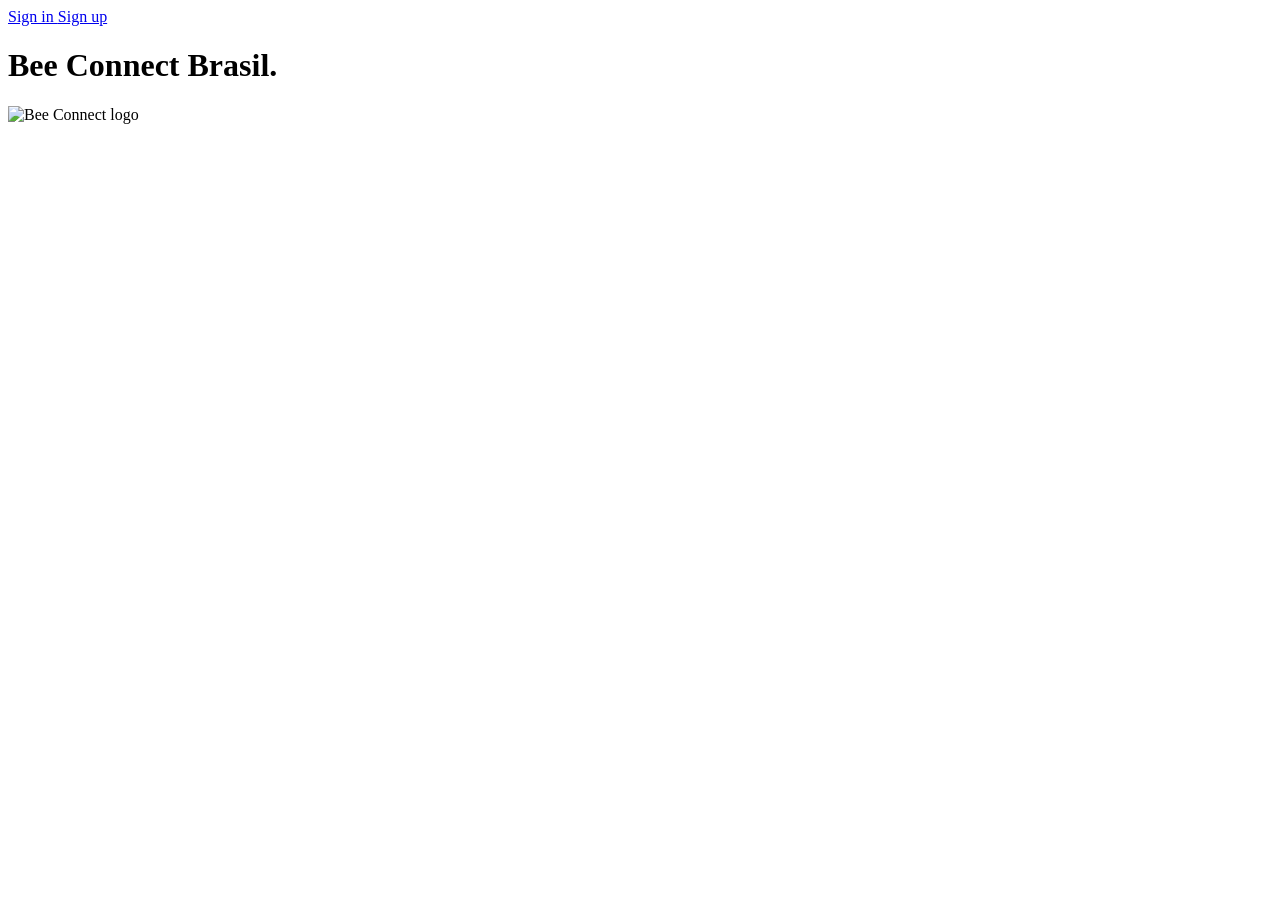
==== index.html @ 150741b1 "html criado" ====
<!DOCTYPE html>
<html lang="pt-BR">
<head>
    <meta charset="UTF-8">
    <title>Bee Connect</title>
    <link rel="stylesheet" href="estilo.css">
    <link rel="preconnect" href="https://fonts.googleapis.com">
    <link rel="preconnect" href="https://fonts.gstatic.com" crossorigin>
    <link href="https://fonts.googleapis.com/css2?family=Plaster&display=swap" rel="stylesheet">
</head>
<header>
    <div class="apresentacao">
        <nav>
            <a href="Sign-in">Sign in </a>
            <a href="Sign-up">Sign up</a>
        </nav>
        <h1>Bee Connect Brasil.</h1>
        <img src="Imagens\BeeConnectLogo.png" alt="Bee Connect logo" class="logo"> 
    </div>
</header>

</html>
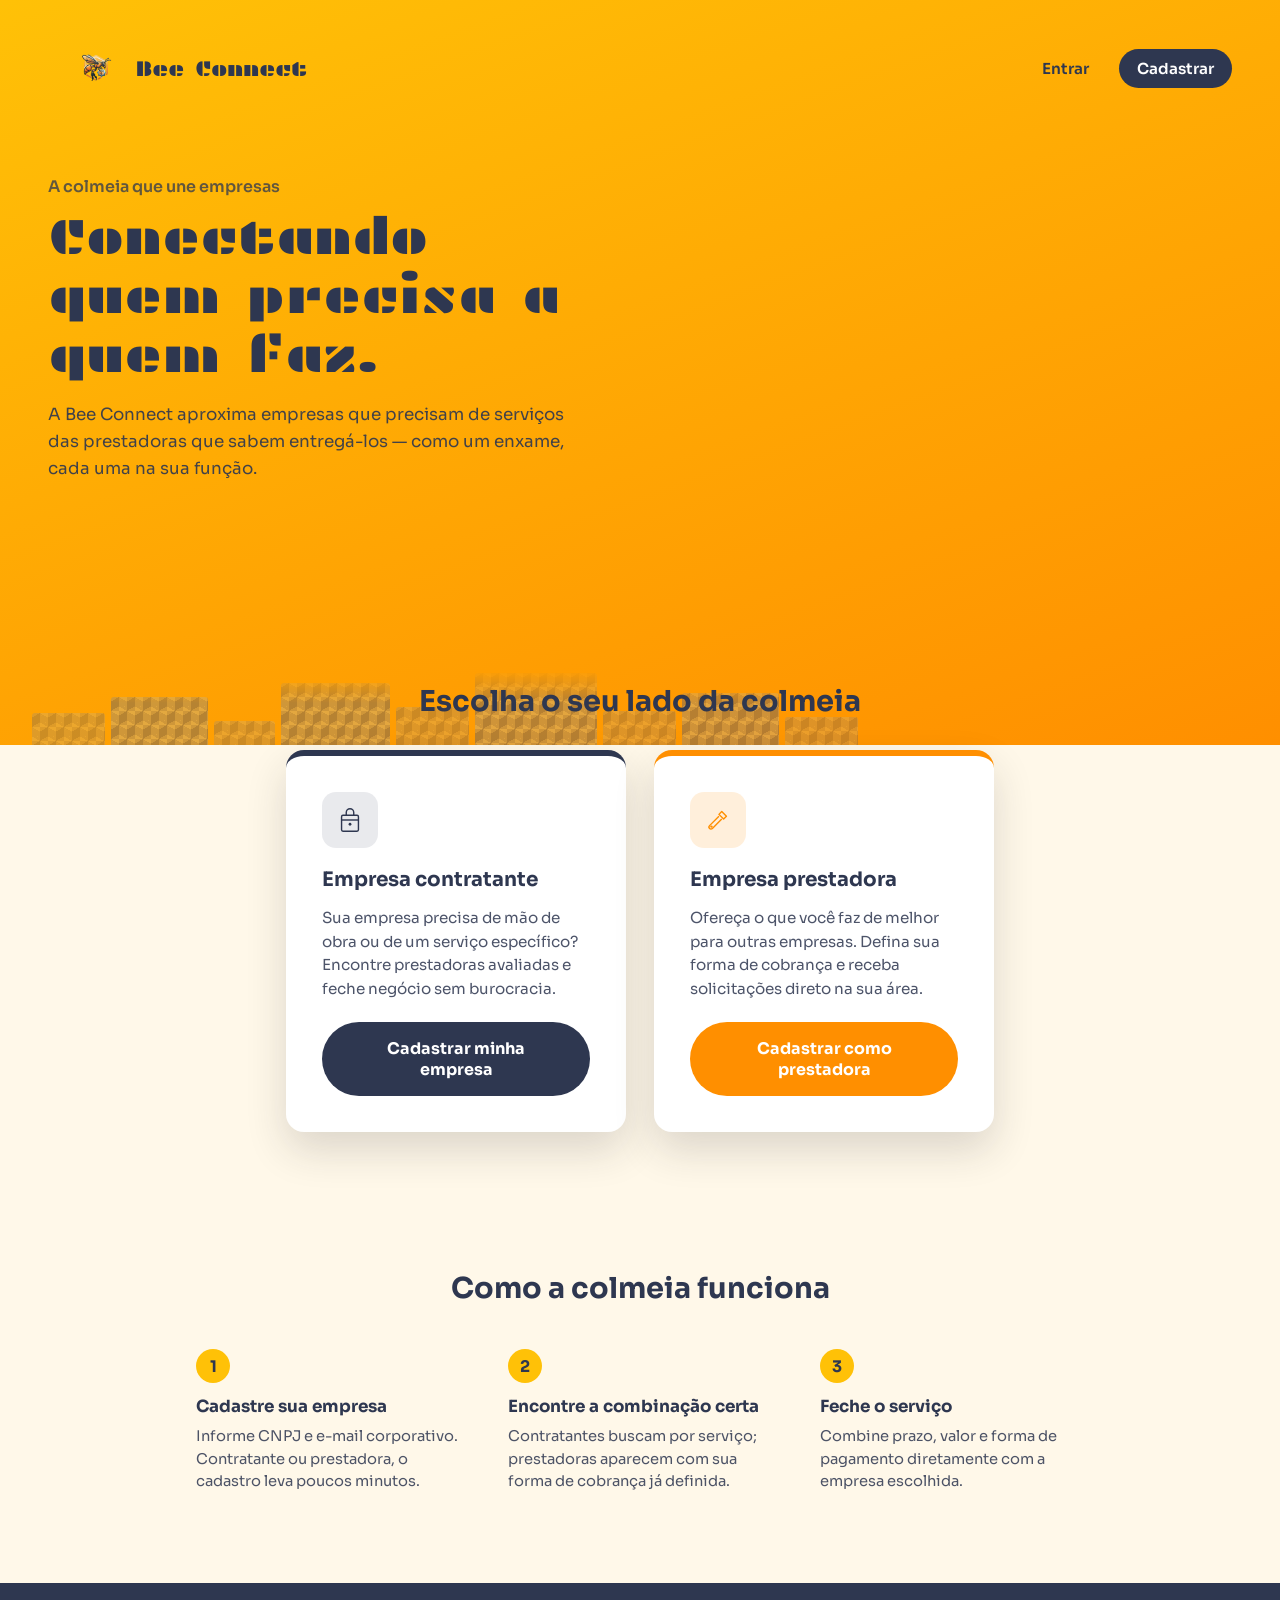
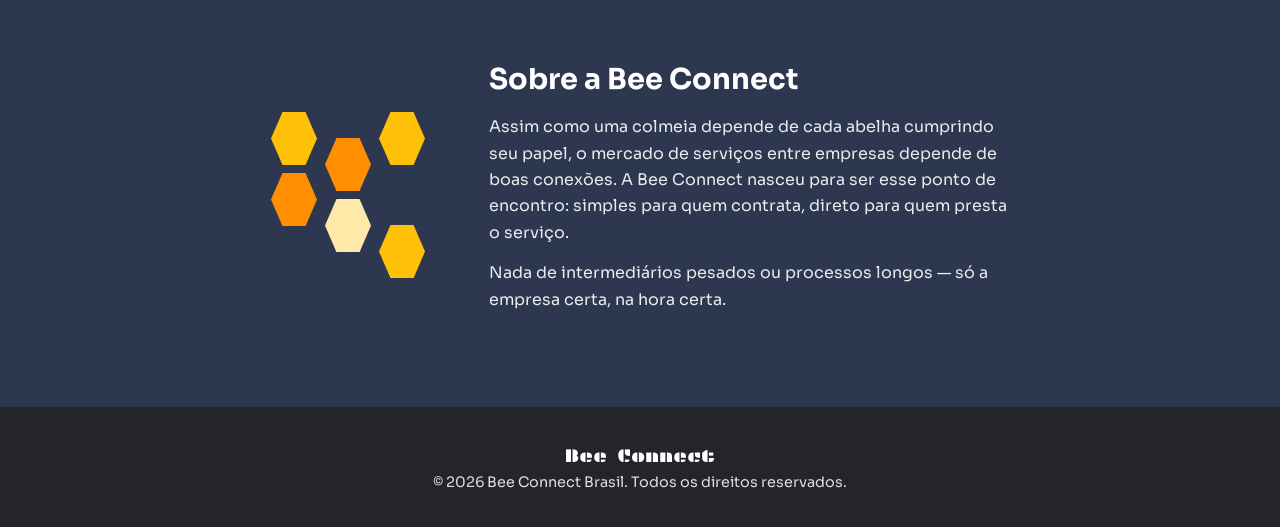
==== commit 9fdc07f1: "Melhorias Atualização do css, e melhoria do html" ====
--- a/index.html
+++ b/index.html
@@ -2,21 +2,123 @@
 <html lang="pt-BR">
 <head>
     <meta charset="UTF-8">
+    <meta name="viewport" content="width=device-width, initial-scale=1.0">
     <title>Bee Connect</title>
     <link rel="stylesheet" href="estilo.css">
     <link rel="preconnect" href="https://fonts.googleapis.com">
     <link rel="preconnect" href="https://fonts.gstatic.com" crossorigin>
-    <link href="https://fonts.googleapis.com/css2?family=Plaster&display=swap" rel="stylesheet">
+    <link href="https://fonts.googleapis.com/css2?family=Plaster&family=Sora:wght@400;500;600;700;800&display=swap" rel="stylesheet">
 </head>
+<body>
+
 <header>
+    <nav class="topo">
+        <a class="marca" href="#top">
+            <img src="Imagens/BeeConnectLogo.png" alt="Bee Connect logo" class="logo">
+            <span class="plaster-regular">Bee Connect</span>
+        </a>
+        <div class="links-topo">
+            <a href="cadastro.html">Entrar</a>
+            <a href="cadastro.html" class="botao-nav">Cadastrar</a>
+        </div>
+    </nav>
+
     <div class="apresentacao">
-        <nav>
-            <a href="Sign-in">Sign in </a>
-            <a href="Sign-up">Sign up</a>
-        </nav>
-        <h1>Bee Connect Brasil.</h1>
-        <img src="Imagens\BeeConnectLogo.png" alt="Bee Connect logo" class="logo"> 
+        <div class="texto-hero">
+            <p class="eyebrow">A colmeia que une empresas</p>
+            <h1 class="plaster-regular">Conectando quem precisa a quem faz.</h1>
+            <p class="subtexto">A Bee Connect aproxima empresas que precisam de serviços das prestadoras que sabem entregá-los — como um enxame, cada uma na sua função.</p>
+            <!--<div class="cta-hero">
+                <a href="cadastro.html" class="botao botao-primario">Quero contratar</a>
+                <a href="cadastro.html" class="botao botao-secundario">Quero prestar serviços</a>
+            </div>-->
+        </div>
+    </div>
+
+    <div class="skyline" aria-hidden="true">
+        <div class="predio p1"></div>
+        <div class="predio p2"></div>
+        <div class="predio p3"></div>
+        <div class="predio p4"></div>
+        <div class="predio p5"></div>
+        <div class="predio p6"></div>
+        <div class="predio p7"></div>
+        <div class="predio p8"></div>
+        <div class="predio p9"></div>
     </div>
 </header>
 
-</html>+<main>
+    <section id="cadastro" class="secao-cadastro">
+        <h2>Escolha o seu lado da colmeia</h2>
+        <div class="cards-flutuantes">
+            <article class="card-cadastro card-contratante">
+                <div class="icone-card">
+                    <svg viewBox="0 0 64 64" fill="none" xmlns="http://www.w3.org/2000/svg">
+                        <rect x="14" y="22" width="36" height="34" rx="3" stroke="currentColor" stroke-width="3"/>
+                        <path d="M24 22V16a8 8 0 0 1 16 0v6" stroke="currentColor" stroke-width="3" stroke-linecap="round"/>
+                        <path d="M14 32h36" stroke="currentColor" stroke-width="3"/>
+                        <circle cx="32" cy="41" r="3" fill="currentColor"/>
+                    </svg>
+                </div>
+                <h3>Empresa contratante</h3>
+                <p>Sua empresa precisa de mão de obra ou de um serviço específico? Encontre prestadoras avaliadas e feche negócio sem burocracia.</p>
+                <a href="cadastro.html" class="botao botao-card">Cadastrar minha empresa</a>
+            </article>
+
+            <article class="card-cadastro card-prestadora">
+                <div class="icone-card">
+                    <svg viewBox="0 0 64 64" fill="none" xmlns="http://www.w3.org/2000/svg">
+                        <path d="M40 14l10 10-6 6-10-10z" stroke="currentColor" stroke-width="3" stroke-linejoin="round"/>
+                        <path d="M34 24 14 44a4 4 0 0 0 6 6l20-20" stroke="currentColor" stroke-width="3" stroke-linejoin="round"/>
+                        <circle cx="18" cy="46" r="2.5" fill="currentColor"/>
+                    </svg>
+                </div>
+                <h3>Empresa prestadora</h3>
+                <p>Ofereça o que você faz de melhor para outras empresas. Defina sua forma de cobrança e receba solicitações direto na sua área.</p>
+                <a href="cadastro.html" class="botao botao-card">Cadastrar como prestadora</a>
+            </article>
+        </div>
+    </section>
+
+    <section class="secao-como-funciona">
+        <h2>Como a colmeia funciona</h2>
+        <ol class="etapas">
+            <li>
+                <span class="numero">1</span>
+                <h3>Cadastre sua empresa</h3>
+                <p>Informe CNPJ e e-mail corporativo. Contratante ou prestadora, o cadastro leva poucos minutos.</p>
+            </li>
+            <li>
+                <span class="numero">2</span>
+                <h3>Encontre a combinação certa</h3>
+                <p>Contratantes buscam por serviço; prestadoras aparecem com sua forma de cobrança já definida.</p>
+            </li>
+            <li>
+                <span class="numero">3</span>
+                <h3>Feche o serviço</h3>
+                <p>Combine prazo, valor e forma de pagamento diretamente com a empresa escolhida.</p>
+            </li>
+        </ol>
+    </section>
+
+    <section class="secao-sobre">
+        <div class="favo" aria-hidden="true">
+            <span></span><span></span><span></span>
+            <span></span><span></span><span></span>
+        </div>
+        <div class="texto-sobre">
+            <h2>Sobre a Bee Connect</h2>
+            <p>Assim como uma colmeia depende de cada abelha cumprindo seu papel, o mercado de serviços entre empresas depende de boas conexões. A Bee Connect nasceu para ser esse ponto de encontro: simples para quem contrata, direto para quem presta o serviço.</p>
+            <p>Nada de intermediários pesados ou processos longos — só a empresa certa, na hora certa.</p>
+        </div>
+    </section>
+</main>
+
+<footer>
+    <p class="plaster-regular">Bee Connect</p>
+    <p>&copy; 2026 Bee Connect Brasil. Todos os direitos reservados.</p>
+</footer>
+
+</body>
+</html>
--- a/estilo.css
+++ b/estilo.css
@@ -0,0 +1,370 @@
+/* ===== Bee Connect — tokens ===== */
+:root {
+  --honey: #FFC107;
+  --honey-deep: #FF8F00;
+  --honey-light: #FFE9A8;
+  --navy: #49577C;
+  --navy-deep: #2E3750;
+  --charcoal: #23252B;
+  --cream: #FFF8E9;
+  --white: #FFFFFF;
+  --linha: rgba(46, 55, 80, 0.12);
+  --sombra: 0 18px 40px rgba(35, 37, 43, 0.16);
+  --raio: 18px;
+}
+
+* { box-sizing: border-box; }
+
+body {
+  margin: 0;
+  font-family: "Sora", system-ui, sans-serif;
+  color: var(--navy-deep);
+  background: var(--cream);
+}
+
+.plaster-regular {
+  font-family: "Plaster", system-ui;
+  font-weight: 400;
+  font-style: normal;
+}
+
+a { color: inherit; }
+
+h1, h2, h3 { line-height: 1.15; margin: 0; }
+
+/* ===== Header ===== */
+header {
+  position: relative;
+  background: linear-gradient(160deg, var(--honey) 0%, var(--honey-deep) 100%);
+  overflow: hidden;
+  padding-bottom: 150px; /* espaço para o skyline, longe do texto */
+}
+
+.topo {
+  display: flex;
+  align-items: center;
+  justify-content: space-between;
+  padding: 24px 48px 0;
+  position: relative;
+  z-index: 2;
+}
+
+.marca {
+  display: flex;
+  align-items: center;
+  gap: 10px;
+  text-decoration: none;
+  font-size: 1.4rem;
+  color: var(--navy-deep);
+}
+
+.marca .logo {
+  width: 60px;
+  height: auto;
+}
+
+.links-topo {
+  display: flex;
+  align-items: center;
+  gap: 12px;
+}
+
+header nav a {
+  text-decoration: none;
+  color: var(--navy-deep);
+  padding: 10px 18px;
+  border-radius: 999px;
+  font-weight: 600;
+  font-size: 0.95rem;
+  transition: background-color 0.2s ease;
+}
+
+.links-topo a:hover { background-color: rgba(46, 55, 80, 0.08); }
+
+.botao-nav {
+  background-color: var(--navy-deep);
+  color: var(--white) !important;
+}
+
+.botao-nav:hover { background-color: var(--navy) !important; }
+
+.apresentacao {
+  position: relative;
+  z-index: 2;
+  padding: 64px 48px 80px;
+  max-width: 640px;
+}
+
+.eyebrow {
+  margin: 0 0 10px;
+  font-weight: 600;
+  color: var(--navy-deep);
+  opacity: 0.75;
+}
+
+.apresentacao h1 {
+  font-size: clamp(2.4rem, 4vw, 3.4rem);
+  color: var(--navy-deep);
+  margin-bottom: 18px;
+}
+
+.subtexto {
+  font-size: 1.05rem;
+  line-height: 1.6;
+  color: var(--navy-deep);
+  opacity: 0.9;
+  margin-bottom: 32px;
+}
+
+.cta-hero { display: flex; gap: 16px; flex-wrap: wrap; }
+
+.botao {
+  display: inline-block;
+  text-decoration: none;
+  font-weight: 700;
+  padding: 14px 26px;
+  border-radius: 999px;
+  border: 2px solid transparent;
+  transition: transform 0.15s ease, background-color 0.2s ease;
+}
+
+.botao:hover { transform: translateY(-2px); }
+
+.botao-primario {
+  background-color: var(--navy-deep);
+  color: var(--white);
+}
+.botao-primario:hover { background-color: var(--navy); }
+
+.botao-secundario {
+  background-color: transparent;
+  border-color: var(--navy-deep);
+  color: var(--navy-deep);
+}
+.botao-secundario:hover { background-color: rgba(46, 55, 80, 0.08); }
+
+/* ===== Skyline feito só com CSS, com efeito de distância ===== */
+.skyline {
+  position: absolute;
+  bottom: 0;
+  left: 0;
+  right: 0;
+  height: 76px;
+  display: flex;
+  align-items: flex-end;
+  gap: 6px;
+  padding: 0 32px;
+  z-index: 1;
+  /* névoa suave separando o texto do horizonte */
+  -webkit-mask-image: linear-gradient(to top, black 55%, transparent 100%);
+          mask-image: linear-gradient(to top, black 55%, transparent 100%);
+}
+
+.predio {
+  background-color: var(--navy);
+  opacity: 0.28;
+  border-radius: 3px 3px 0 0;
+  /* janelas em formato de favo de mel, feitas só com gradientes CSS */
+  background-image:
+    linear-gradient(30deg, var(--honey-light) 12%, transparent 12.5%, transparent 87%, var(--honey-light) 87.5%, var(--honey-light)),
+    linear-gradient(150deg, var(--honey-light) 12%, transparent 12.5%, transparent 87%, var(--honey-light) 87.5%, var(--honey-light)),
+    linear-gradient(30deg, var(--honey-light) 12%, transparent 12.5%, transparent 87%, var(--honey-light) 87.5%, var(--honey-light)),
+    linear-gradient(150deg, var(--honey-light) 12%, transparent 12.5%, transparent 87%, var(--honey-light) 87.5%, var(--honey-light)),
+    linear-gradient(60deg, var(--honey-light) 25%, transparent 25.5%, transparent 75%, var(--honey-light) 75%, var(--honey-light)),
+    linear-gradient(60deg, var(--honey-light) 25%, transparent 25.5%, transparent 75%, var(--honey-light) 75%, var(--honey-light));
+  background-size: 16px 28px;
+  background-position: 0 0, 0 0, 8px 14px, 8px 14px, 0 0, 8px 14px;
+  background-blend-mode: soft-light;
+}
+
+/* prédios mais próximos: um pouco mais nítidos e escuros, dão profundidade */
+.p2, .p4, .p6, .p8 { opacity: 0.4; }
+
+.p1 { width: 6%;  height: 32px; }
+.p2 { width: 8%;  height: 48px; }
+.p3 { width: 5%;  height: 24px; }
+.p4 { width: 9%;  height: 62px; }
+.p5 { width: 6%;  height: 38px; }
+.p6 { width: 10%; height: 72px; }
+.p7 { width: 6%;  height: 34px; }
+.p8 { width: 8%;  height: 52px; }
+.p9 { width: 6%;  height: 28px; }
+
+/* ===== Cards flutuantes de cadastro ===== */
+main { position: relative; z-index: 3; }
+
+.secao-cadastro {
+  margin-top: -60px;
+  padding: 0 48px 80px;
+  text-align: center;
+}
+
+.secao-cadastro h2 {
+  font-size: 1.8rem;
+  margin-bottom: 32px;
+  color: var(--navy-deep);
+}
+
+.cards-flutuantes {
+  display: flex;
+  gap: 28px;
+  justify-content: center;
+  flex-wrap: wrap;
+}
+
+.card-cadastro {
+  background-color: var(--white);
+  border-radius: var(--raio);
+  box-shadow: var(--sombra);
+  padding: 36px;
+  width: 340px;
+  text-align: left;
+  border-top: 6px solid transparent;
+  transition: transform 0.2s ease;
+}
+
+.card-cadastro:hover { transform: translateY(-6px); }
+
+.card-contratante { border-top-color: var(--navy-deep); }
+.card-prestadora { border-top-color: var(--honey-deep); }
+
+.icone-card {
+  width: 56px;
+  height: 56px;
+  border-radius: 14px;
+  display: flex;
+  align-items: center;
+  justify-content: center;
+  margin-bottom: 20px;
+}
+
+.card-contratante .icone-card { background-color: rgba(46, 55, 80, 0.1); color: var(--navy-deep); }
+.card-prestadora .icone-card { background-color: rgba(255, 143, 0, 0.14); color: var(--honey-deep); }
+
+.icone-card svg { width: 30px; height: 30px; }
+
+.card-cadastro h3 { font-size: 1.25rem; margin-bottom: 10px; }
+
+.card-cadastro p {
+  font-size: 0.95rem;
+  line-height: 1.55;
+  color: var(--navy-deep);
+  opacity: 0.85;
+  margin-bottom: 22px;
+  min-height: 82px;
+}
+
+.botao-card {
+  display: block;
+  text-align: center;
+  color: var(--white);
+}
+
+.card-contratante .botao-card { background-color: var(--navy-deep); }
+.card-contratante .botao-card:hover { background-color: var(--navy); }
+.card-prestadora .botao-card { background-color: var(--honey-deep); }
+.card-prestadora .botao-card:hover { background-color: #E67E00; }
+
+/* ===== Como funciona ===== */
+.secao-como-funciona {
+  padding: 60px 48px 90px;
+  max-width: 1000px;
+  margin: 0 auto;
+  text-align: center;
+}
+
+.secao-como-funciona h2 { font-size: 1.8rem; margin-bottom: 44px; }
+
+.etapas {
+  list-style: none;
+  margin: 0;
+  padding: 0;
+  display: grid;
+  grid-template-columns: repeat(3, 1fr);
+  gap: 32px;
+  text-align: left;
+}
+
+.etapas li { position: relative; padding-left: 8px; }
+
+.numero {
+  display: inline-flex;
+  align-items: center;
+  justify-content: center;
+  width: 34px;
+  height: 34px;
+  border-radius: 50%;
+  background-color: var(--honey);
+  color: var(--navy-deep);
+  font-weight: 700;
+  margin-bottom: 14px;
+}
+
+.etapas h3 { font-size: 1.05rem; margin-bottom: 8px; }
+.etapas p { font-size: 0.92rem; line-height: 1.55; opacity: 0.85; margin: 0; }
+
+/* ===== Sobre ===== */
+.secao-sobre {
+  background-color: var(--navy-deep);
+  color: var(--white);
+  padding: 80px 48px;
+  display: flex;
+  align-items: center;
+  gap: 64px;
+  flex-wrap: wrap;
+  justify-content: center;
+}
+
+.texto-sobre { max-width: 520px; }
+.texto-sobre h2 { font-size: 1.8rem; margin-bottom: 18px; }
+.texto-sobre p { line-height: 1.65; opacity: 0.9; margin: 0 0 14px; }
+
+/* favo de mel decorativo, feito só com CSS (hexágonos via clip-path) */
+.favo {
+  --hex: 46px;
+  display: grid;
+  grid-template-columns: repeat(3, var(--hex));
+  gap: 8px;
+  flex-shrink: 0;
+}
+
+.favo span {
+  width: var(--hex);
+  height: calc(var(--hex) * 1.1547);
+  background-color: var(--honey);
+  clip-path: polygon(25% 0%, 75% 0%, 100% 50%, 75% 100%, 25% 100%, 0% 50%);
+}
+
+.favo span:nth-child(2) { background-color: var(--honey-deep); margin-top: 26px; }
+.favo span:nth-child(4) { background-color: var(--honey-deep); margin-top: -26px; }
+.favo span:nth-child(5) { background-color: var(--honey-light); }
+.favo span:nth-child(6) { margin-top: 26px; }
+
+/* ===== Footer ===== */
+footer {
+  background-color: var(--charcoal);
+  color: var(--white);
+  text-align: center;
+  padding: 32px 24px;
+}
+
+footer p { margin: 4px 0; opacity: 0.85; font-size: 0.9rem; }
+footer .plaster-regular { font-size: 1.2rem; opacity: 1; margin-bottom: 6px; }
+
+/* ===== Responsivo ===== */
+@media (max-width: 900px) {
+  .etapas { grid-template-columns: 1fr; }
+  .secao-sobre { flex-direction: column; text-align: center; }
+  .texto-sobre { text-align: left; }
+}
+
+@media (max-width: 640px) {
+  .topo, .apresentacao, .secao-cadastro, .secao-como-funciona, .secao-sobre {
+    padding-left: 20px;
+    padding-right: 20px;
+  }
+  .marca span { display: none; }
+  .cards-flutuantes { flex-direction: column; align-items: center; }
+  .card-cadastro { width: 100%; max-width: 360px; }
+  .skyline { padding: 0 16px; }
+}
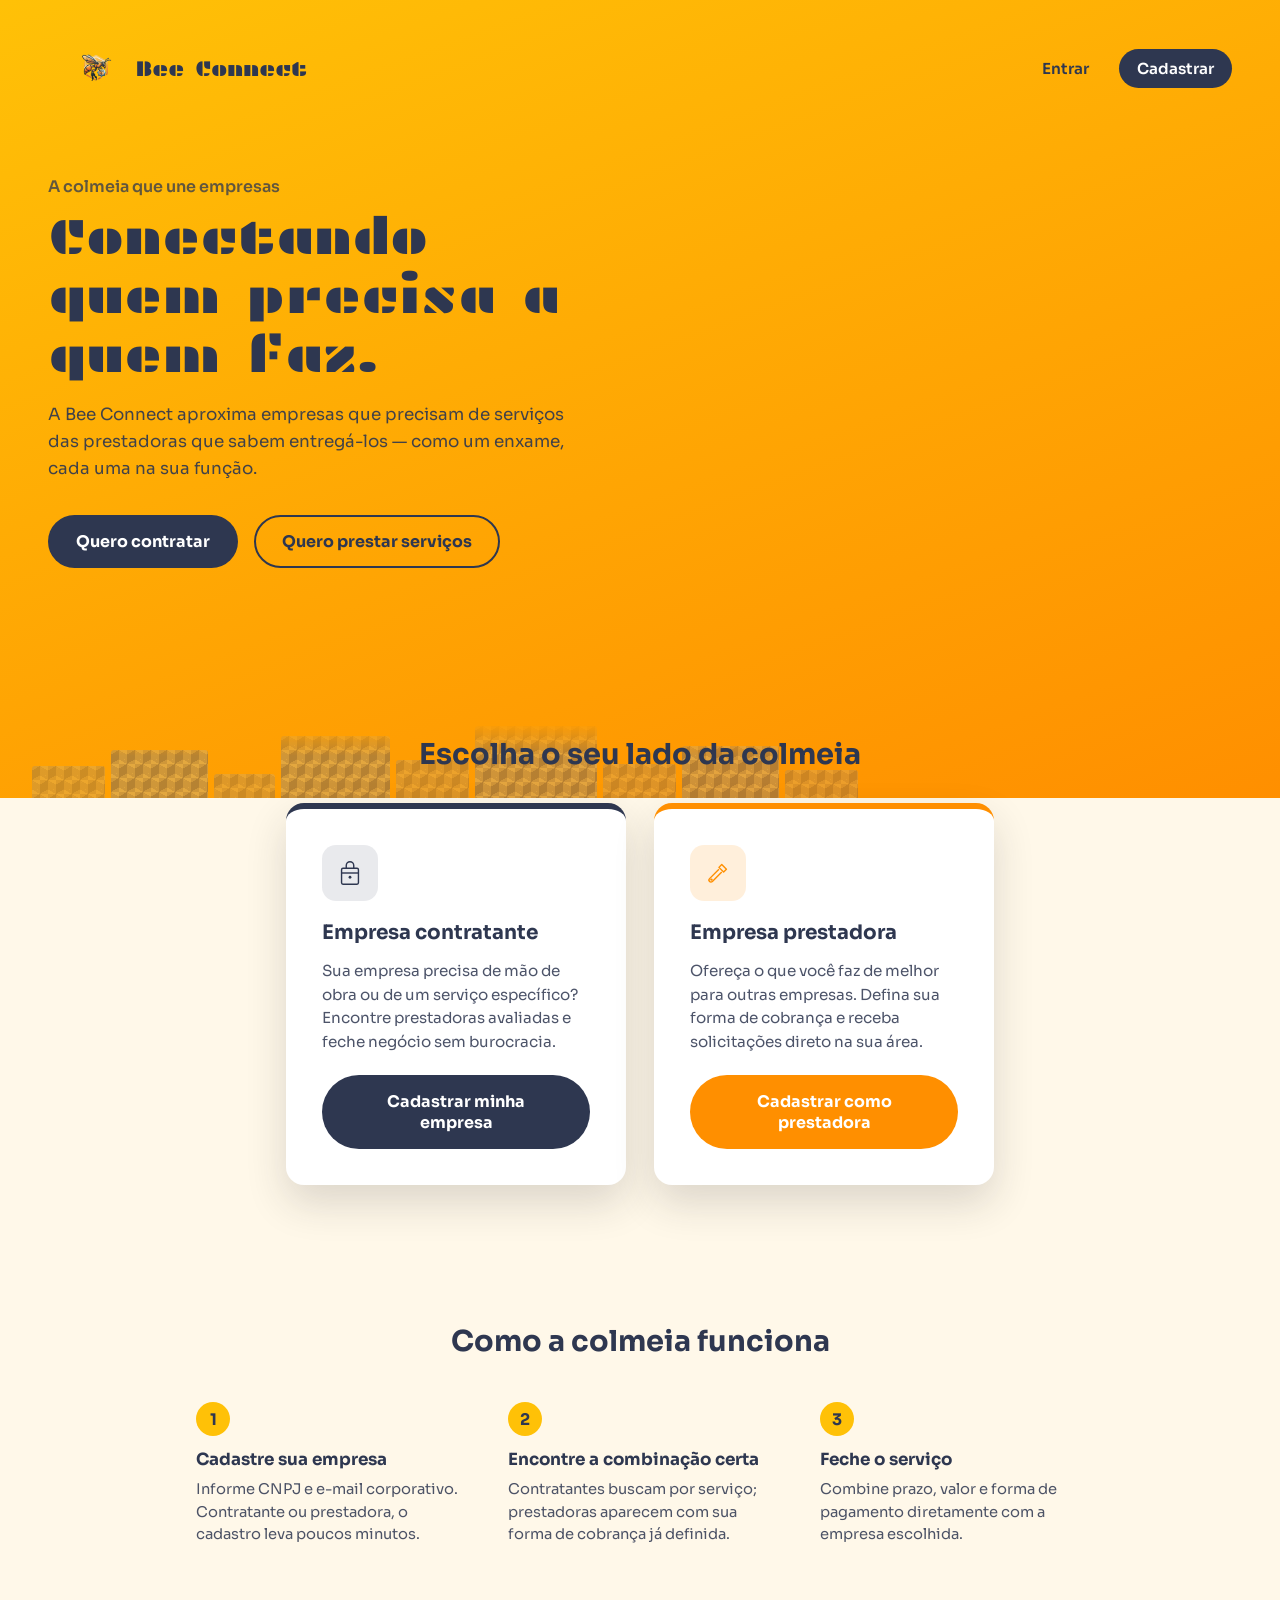
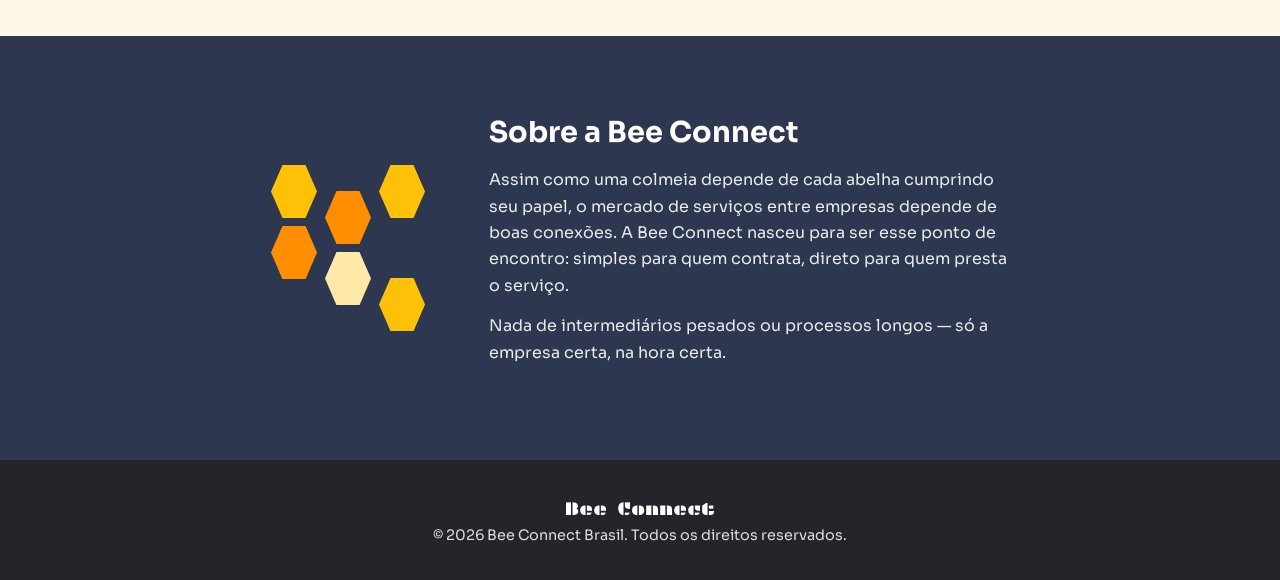
==== commit 54b59d18: "Cadastro Adição da página de cadas" ====
--- a/index.html
+++ b/index.html
@@ -18,8 +18,8 @@
             <span class="plaster-regular">Bee Connect</span>
         </a>
         <div class="links-topo">
-            <a href="cadastro.html">Entrar</a>
-            <a href="cadastro.html" class="botao-nav">Cadastrar</a>
+            <a href="Sign-in">Entrar</a>
+            <a href="Sign-up" class="botao-nav">Cadastrar</a>
         </div>
     </nav>
 
@@ -28,10 +28,10 @@
             <p class="eyebrow">A colmeia que une empresas</p>
             <h1 class="plaster-regular">Conectando quem precisa a quem faz.</h1>
             <p class="subtexto">A Bee Connect aproxima empresas que precisam de serviços das prestadoras que sabem entregá-los — como um enxame, cada uma na sua função.</p>
-            <!--<div class="cta-hero">
-                <a href="cadastro.html" class="botao botao-primario">Quero contratar</a>
-                <a href="cadastro.html" class="botao botao-secundario">Quero prestar serviços</a>
-            </div>-->
+            <div class="cta-hero">
+                <a href="#cadastro" class="botao botao-primario">Quero contratar</a>
+                <a href="#cadastro" class="botao botao-secundario">Quero prestar serviços</a>
+            </div>
         </div>
     </div>
 
@@ -63,7 +63,7 @@
                 </div>
                 <h3>Empresa contratante</h3>
                 <p>Sua empresa precisa de mão de obra ou de um serviço específico? Encontre prestadoras avaliadas e feche negócio sem burocracia.</p>
-                <a href="cadastro.html" class="botao botao-card">Cadastrar minha empresa</a>
+                <a href="Sign-up-contratante" class="botao botao-card">Cadastrar minha empresa</a>
             </article>
 
             <article class="card-cadastro card-prestadora">
@@ -76,7 +76,7 @@
                 </div>
                 <h3>Empresa prestadora</h3>
                 <p>Ofereça o que você faz de melhor para outras empresas. Defina sua forma de cobrança e receba solicitações direto na sua área.</p>
-                <a href="cadastro.html" class="botao botao-card">Cadastrar como prestadora</a>
+                <a href="Sign-up-prestadora" class="botao botao-card">Cadastrar como prestadora</a>
             </article>
         </div>
     </section>
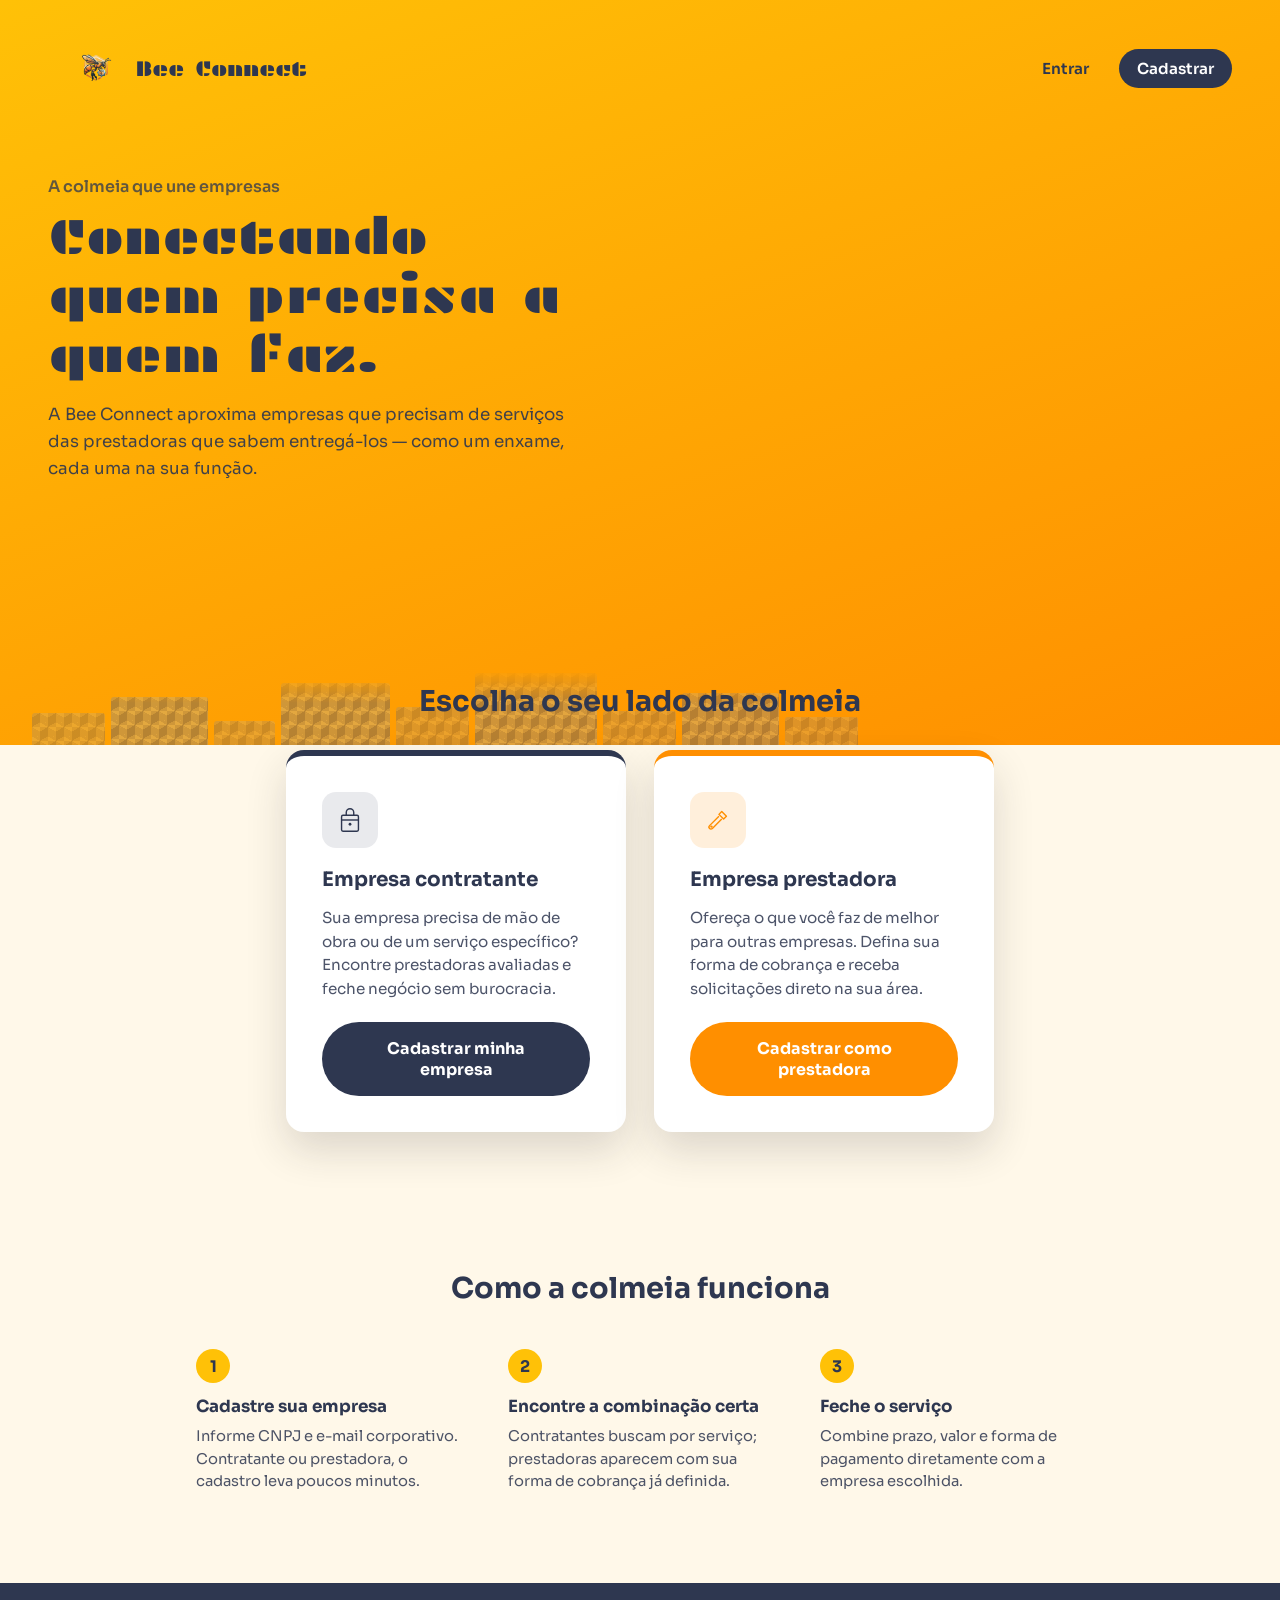
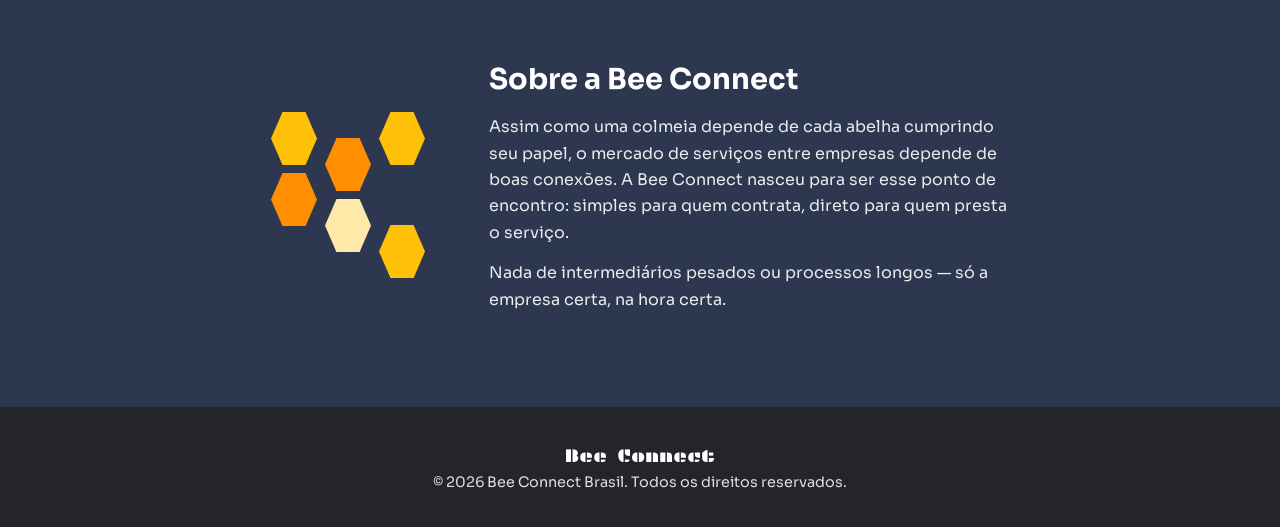
==== commit ca488e83: "Link funcional" ====
--- a/index.html
+++ b/index.html
@@ -18,8 +18,8 @@
             <span class="plaster-regular">Bee Connect</span>
         </a>
         <div class="links-topo">
-            <a href="Sign-in">Entrar</a>
-            <a href="Sign-up" class="botao-nav">Cadastrar</a>
+            <a href="cadastro.html">Entrar</a>
+            <a href="cadastro.html" class="botao-nav">Cadastrar</a>
         </div>
     </nav>
 
@@ -28,10 +28,10 @@
             <p class="eyebrow">A colmeia que une empresas</p>
             <h1 class="plaster-regular">Conectando quem precisa a quem faz.</h1>
             <p class="subtexto">A Bee Connect aproxima empresas que precisam de serviços das prestadoras que sabem entregá-los — como um enxame, cada uma na sua função.</p>
-            <div class="cta-hero">
-                <a href="#cadastro" class="botao botao-primario">Quero contratar</a>
-                <a href="#cadastro" class="botao botao-secundario">Quero prestar serviços</a>
-            </div>
+            <!--<div class="cta-hero">
+                <a href="cadastro.html" class="botao botao-primario">Quero contratar</a>
+                <a href="cadastro.html" class="botao botao-secundario">Quero prestar serviços</a>
+            </div>-->
         </div>
     </div>
 
@@ -63,7 +63,7 @@
                 </div>
                 <h3>Empresa contratante</h3>
                 <p>Sua empresa precisa de mão de obra ou de um serviço específico? Encontre prestadoras avaliadas e feche negócio sem burocracia.</p>
-                <a href="Sign-up-contratante" class="botao botao-card">Cadastrar minha empresa</a>
+                <a href="cadastro.html" class="botao botao-card">Cadastrar minha empresa</a>
             </article>
 
             <article class="card-cadastro card-prestadora">
@@ -76,7 +76,7 @@
                 </div>
                 <h3>Empresa prestadora</h3>
                 <p>Ofereça o que você faz de melhor para outras empresas. Defina sua forma de cobrança e receba solicitações direto na sua área.</p>
-                <a href="Sign-up-prestadora" class="botao botao-card">Cadastrar como prestadora</a>
+                <a href="cadastro.html" class="botao botao-card">Cadastrar como prestadora</a>
             </article>
         </div>
     </section>
